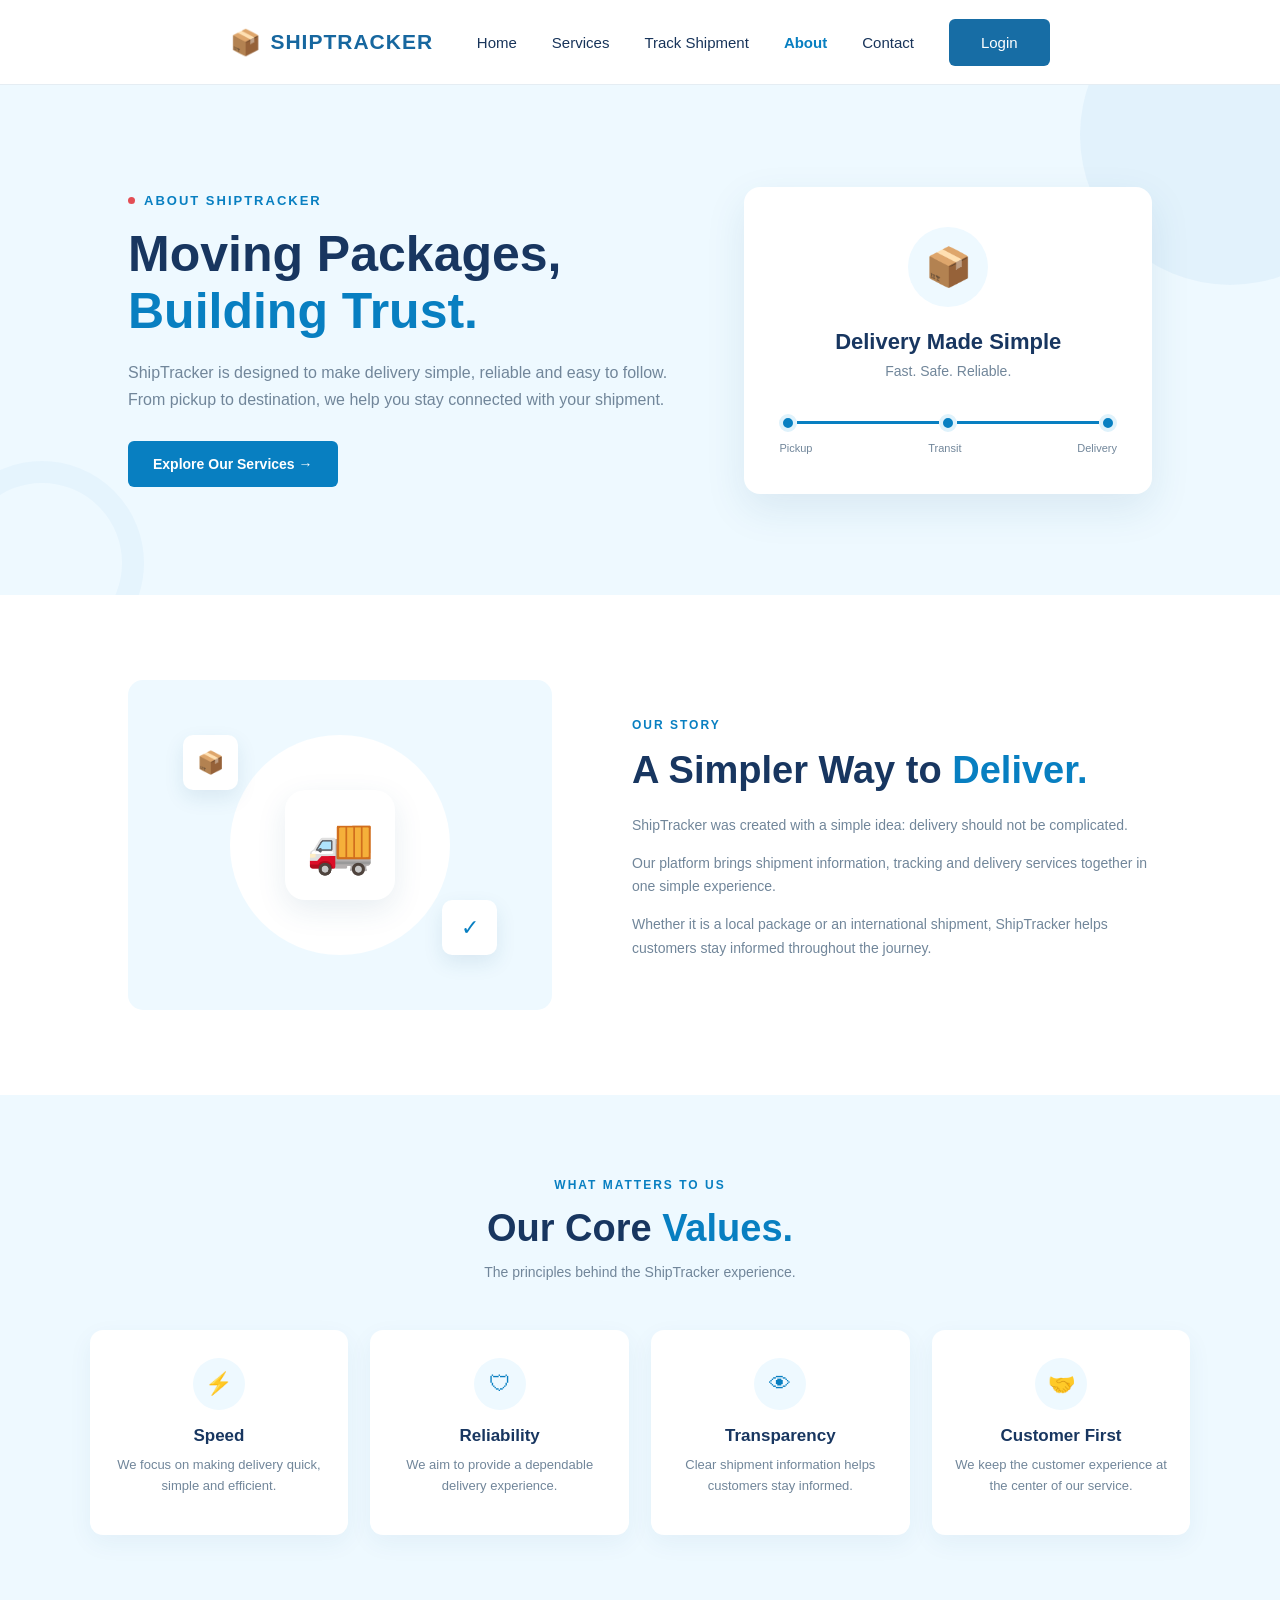
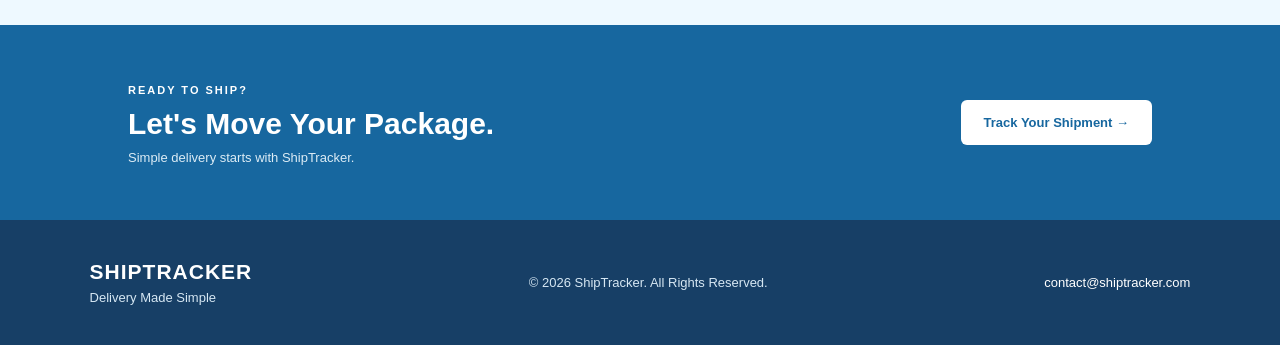
==== about.html @ 109dd280 "Add about page" ====
<!DOCTYPE html>
<html lang="en">

<head>
    <meta charset="UTF-8">
    <meta name="viewport" content="width=device-width, initial-scale=1.0">

    <title>About Us - ShipTracker</title>

    <link rel="stylesheet" href="about.css">
</head>

<body>

    <!-- ================= HEADER ================= -->

    <header>

        <div class="logo">
            <span class="logo-icon">📦</span>
            <span class="logo-text">SHIPTRACKER</span>
        </div>

        <nav class="nav-links">
            <a href="index.html">Home</a>
            <a href="services.html">Services</a>
            <a href="tracking.html">Track Shipment</a>
            <a href="about.html" class="active">About</a>
            <a href="contact.html">Contact</a>
            <a href="login.html" class="login-btn">Login</a>
        </nav>

    </header>


    <!-- ================= ABOUT HERO ================= -->

    <section class="about-hero">

        <div class="hero-content">

            <div class="hero-label">
                <span></span>
                ABOUT SHIPTRACKER
            </div>

            <h1>
                Moving Packages,
                <span>Building Trust.</span>
            </h1>

            <p>
                ShipTracker is designed to make delivery simple,
                reliable and easy to follow. From pickup to
                destination, we help you stay connected with
                your shipment.
            </p>

            <a href="services.html" class="hero-button">
                Explore Our Services →
            </a>

        </div>


        <!-- About Visual -->

        <div class="about-visual">

            <div class="visual-card">

                <div class="box-icon">
                    📦
                </div>

                <h3>
                    Delivery Made Simple
                </h3>

                <p>
                    Fast. Safe. Reliable.
                </p>

                <div class="mini-route">

                    <span class="route-dot"></span>

                    <span class="route-line"></span>

                    <span class="route-dot"></span>

                    <span class="route-line"></span>

                    <span class="route-dot"></span>

                </div>

                <div class="route-text">
                    <span>Pickup</span>
                    <span>Transit</span>
                    <span>Delivery</span>
                </div>

            </div>

        </div>

    </section>


    <!-- ================= OUR STORY ================= -->

    <section class="story">

        <div class="story-image">

            <div class="image-box">

                <div class="big-icon">
                    🚚
                </div>

                <div class="floating-box box-one">
                    📦
                </div>

                <div class="floating-box box-two">
                    ✓
                </div>

            </div>

        </div>


        <div class="story-content">

            <span class="section-label">
                OUR STORY
            </span>

            <h2>
                A Simpler Way to
                <span>Deliver.</span>
            </h2>

            <p>
                ShipTracker was created with a simple idea:
                delivery should not be complicated.
            </p>

            <p>
                Our platform brings shipment information,
                tracking and delivery services together in
                one simple experience.
            </p>

            <p>
                Whether it is a local package or an
                international shipment, ShipTracker helps
                customers stay informed throughout the journey.
            </p>

        </div>

    </section>


    <!-- ================= OUR VALUES ================= -->

    <section class="values">

        <div class="section-heading">

            <span>WHAT MATTERS TO US</span>

            <h2>
                Our Core
                <span>Values.</span>
            </h2>

            <p>
                The principles behind the ShipTracker experience.
            </p>

        </div>


        <div class="value-cards">

            <div class="value-card">

                <div class="value-icon">
                    ⚡
                </div>

                <h3>
                    Speed
                </h3>

                <p>
                    We focus on making delivery quick,
                    simple and efficient.
                </p>

            </div>


            <div class="value-card">

                <div class="value-icon">
                    🛡
                </div>

                <h3>
                    Reliability
                </h3>

                <p>
                    We aim to provide a dependable
                    delivery experience.
                </p>

            </div>


            <div class="value-card">

                <div class="value-icon">
                    👁
                </div>

                <h3>
                    Transparency
                </h3>

                <p>
                    Clear shipment information helps
                    customers stay informed.
                </p>

            </div>


            <div class="value-card">

                <div class="value-icon">
                    🤝
                </div>

                <h3>
                    Customer First
                </h3>

                <p>
                    We keep the customer experience
                    at the center of our service.
                </p>

            </div>

        </div>

    </section>


    <!-- ================= CTA ================= -->

    <section class="about-cta">

        <div>

            <span>
                READY TO SHIP?
            </span>

            <h2>
                Let's Move Your Package.
            </h2>

            <p>
                Simple delivery starts with ShipTracker.
            </p>

        </div>

        <a href="tracking.html">
            Track Your Shipment →
        </a>

    </section>


    <!-- ================= FOOTER ================= -->

    <footer>

        <div class="footer-logo">

            <h2>SHIPTRACKER</h2>

            <p>
                Delivery Made Simple
            </p>

        </div>


        <div class="copyright">
            © 2026 ShipTracker. All Rights Reserved.
        </div>


        <div class="footer-contact">
            contact@shiptracker.com
        </div>

    </footer>

</body>

</html>
---- about.css ----
/* =========================
   GENERAL
========================= */

* {
    margin: 0;
    padding: 0;
    box-sizing: border-box;
}

body {
    font-family: Arial, sans-serif;
    color: #17345f;
    background: white;
}


/* =========================
   HEADER
========================= */

header {
    height: 85px;

    padding: 0 18%;

    display: flex;
    align-items: center;
    justify-content: space-between;

    background: white;

    border-bottom: 1px solid #e5edf3;
}


/* Logo */

.logo {
    display: flex;
    align-items: center;
    gap: 9px;
}

.logo-icon {
    font-size: 25px;
}

.logo-text {
    color: #17679f;

    font-size: 21px;

    font-weight: bold;

    letter-spacing: 1px;
}


/* Navigation */

.nav-links {
    display: flex;
    align-items: center;

    gap: 35px;
}

.nav-links a {
    text-decoration: none;

    color: #18345a;

    font-size: 15px;

    transition: 0.3s;
}

.nav-links a:hover {
    color: #087fc1;
}

.nav-links a.active {
    color: #087fc1;

    font-weight: bold;
}


/* Login */

.login-btn {
    background: #176da5;

    color: white !important;

    padding: 15px 32px;

    border-radius: 6px;
}

.login-btn:hover {
    background: #087fc1;
}


/* =========================
   ABOUT HERO
========================= */

.about-hero {
    min-height: 510px;

    padding: 75px 10%;

    background: #eef9ff;

    display: flex;
    align-items: center;
    justify-content: space-between;

    gap: 70px;

    position: relative;

    overflow: hidden;
}


/* Decorative circles */

.about-hero::before {
    content: "";

    position: absolute;

    width: 300px;
    height: 300px;

    border-radius: 50%;

    background: rgba(8, 127, 193, 0.05);

    right: -100px;
    top: -100px;
}

.about-hero::after {
    content: "";

    position: absolute;

    width: 160px;
    height: 160px;

    border-radius: 50%;

    border: 22px solid rgba(8, 127, 193, 0.04);

    left: -60px;
    bottom: -70px;
}


/* Hero Content */

.hero-content {
    width: 55%;

    position: relative;

    z-index: 1;
}

.hero-label {
    display: flex;

    align-items: center;

    gap: 9px;

    color: #087fc1;

    font-size: 13px;

    font-weight: bold;

    letter-spacing: 2px;
}

.hero-label span {
    width: 7px;
    height: 7px;

    border-radius: 50%;

    background: #e34e55;
}

.hero-content h1 {
    color: #183660;

    font-size: 50px;

    line-height: 1.15;

    margin: 18px 0;
}

.hero-content h1 span {
    color: #087fc1;
}

.hero-content p {
    max-width: 550px;

    color: #71869a;

    font-size: 16px;

    line-height: 1.7;
}


/* Hero Button */

.hero-button {
    display: inline-block;

    margin-top: 28px;

    padding: 15px 25px;

    background: #087fc1;

    color: white;

    text-decoration: none;

    border-radius: 6px;

    font-size: 14px;

    font-weight: bold;

    transition: 0.3s;
}

.hero-button:hover {
    background: #17679f;

    transform: translateY(-2px);
}


/* =========================
   ABOUT VISUAL
========================= */

.about-visual {
    width: 420px;

    position: relative;

    z-index: 1;
}

.visual-card {
    background: white;

    border-radius: 16px;

    padding: 40px 35px;

    text-align: center;

    box-shadow: 0 15px 40px rgba(30, 90, 130, 0.10);
}

.box-icon {
    width: 80px;
    height: 80px;

    margin: 0 auto 22px;

    display: flex;
    align-items: center;
    justify-content: center;

    border-radius: 50%;

    background: #eef9ff;

    font-size: 38px;
}

.visual-card h3 {
    color: #183660;

    font-size: 22px;

    margin-bottom: 8px;
}

.visual-card > p {
    color: #71869a;

    font-size: 14px;
}


/* Route */

.mini-route {
    display: flex;

    align-items: center;

    margin-top: 35px;
}

.route-dot {
    width: 18px;
    height: 18px;

    border-radius: 50%;

    background: #087fc1;

    border: 4px solid #dff2fb;
}

.route-line {
    height: 3px;

    flex: 1;

    background: #087fc1;
}

.route-text {
    display: flex;

    justify-content: space-between;

    margin-top: 10px;

    color: #71869a;

    font-size: 11px;
}


/* =========================
   STORY
========================= */

.story {
    padding: 85px 10%;

    display: flex;

    align-items: center;

    justify-content: center;

    gap: 80px;
}


/* Story Image */

.story-image {
    width: 430px;
}

.image-box {
    height: 330px;

    background: #eef9ff;

    border-radius: 15px;

    display: flex;

    align-items: center;
    justify-content: center;

    position: relative;

    overflow: hidden;
}

.image-box::before {
    content: "";

    position: absolute;

    width: 220px;
    height: 220px;

    border-radius: 50%;

    background: white;
}

.big-icon {
    position: relative;

    z-index: 1;

    width: 110px;
    height: 110px;

    border-radius: 20px;

    background: white;

    display: flex;

    align-items: center;
    justify-content: center;

    font-size: 55px;

    box-shadow: 0 10px 30px rgba(30, 90, 130, 0.10);
}


/* Floating Icons */

.floating-box {
    position: absolute;

    width: 55px;
    height: 55px;

    border-radius: 10px;

    background: white;

    display: flex;

    align-items: center;
    justify-content: center;

    font-size: 22px;

    box-shadow: 0 8px 20px rgba(30, 90, 130, 0.10);
}

.box-one {
    top: 55px;
    left: 55px;
}

.box-two {
    bottom: 55px;
    right: 55px;

    color: #087fc1;
}


/* Story Content */

.story-content {
    max-width: 520px;
}

.section-label {
    color: #087fc1;

    font-size: 12px;

    font-weight: bold;

    letter-spacing: 2px;
}

.story-content h2 {
    color: #183660;

    font-size: 38px;

    line-height: 1.2;

    margin: 15px 0 20px;
}

.story-content h2 span {
    color: #087fc1;
}

.story-content p {
    color: #71869a;

    font-size: 14px;

    line-height: 1.7;

    margin-bottom: 14px;
}


/* =========================
   VALUES
========================= */

.values {
    padding: 80px 7% 90px;

    background: #eef9ff;
}

.section-heading {
    text-align: center;

    max-width: 650px;

    margin: 0 auto;
}

.section-heading > span {
    color: #087fc1;

    font-size: 12px;

    font-weight: bold;

    letter-spacing: 2px;
}

.section-heading h2 {
    color: #183660;

    font-size: 38px;

    margin: 14px 0;
}

.section-heading h2 span {
    color: #087fc1;
}

.section-heading p {
    color: #71869a;

    font-size: 14px;
}


/* Value Cards */

.value-cards {
    max-width: 1150px;

    margin: 50px auto 0;

    display: flex;

    justify-content: center;

    gap: 22px;
}

.value-card {
    width: 260px;

    min-height: 205px;

    padding: 28px 22px;

    background: white;

    border-radius: 13px;

    text-align: center;

    box-shadow: 0 8px 25px rgba(30, 90, 130, 0.06);

    transition: 0.3s;
}

.value-card:hover {
    transform: translateY(-7px);

    box-shadow: 0 15px 30px rgba(30, 90, 130, 0.10);
}

.value-icon {
    width: 52px;
    height: 52px;

    margin: 0 auto 16px;

    display: flex;

    align-items: center;
    justify-content: center;

    border-radius: 50%;

    background: #eef9ff;

    color: #087fc1;

    font-size: 22px;
}

.value-card h3 {
    color: #183660;

    font-size: 17px;

    margin-bottom: 9px;
}

.value-card p {
    color: #71869a;

    font-size: 13px;

    line-height: 1.6;
}


/* =========================
   CTA
========================= */

.about-cta {
    padding: 55px 10%;

    background: #17679f;

    color: white;

    display: flex;

    align-items: center;

    justify-content: space-between;

    gap: 30px;
}

.about-cta span {
    font-size: 11px;

    font-weight: bold;

    letter-spacing: 2px;
}

.about-cta h2 {
    font-size: 30px;

    margin: 9px 0;
}

.about-cta p {
    color: #dcecf5;

    font-size: 13px;
}

.about-cta a {
    padding: 15px 23px;

    background: white;

    color: #17679f;

    text-decoration: none;

    border-radius: 6px;

    font-size: 13px;

    font-weight: bold;

    white-space: nowrap;

    transition: 0.3s;
}

.about-cta a:hover {
    background: #eef9ff;

    transform: translateY(-2px);
}


/* =========================
   FOOTER
========================= */

footer {
    min-height: 125px;

    padding: 30px 7%;

    background: #173f66;

    color: white;

    display: flex;

    align-items: center;

    justify-content: space-between;
}

.footer-logo h2 {
    font-size: 21px;

    letter-spacing: 1px;

    margin-bottom: 6px;
}

.footer-logo p {
    color: #d6e7f3;

    font-size: 13px;
}

.copyright {
    color: #d6e7f3;

    font-size: 13px;
}

.footer-contact {
    color: white;

    font-size: 13px;
}


/* =========================
   RESPONSIVE
========================= */

@media (max-width: 1100px) {

    header {
        padding: 0 7%;
    }

    .nav-links {
        gap: 20px;
    }

    .about-hero {
        padding: 65px 7%;
    }

    .hero-content h1 {
        font-size: 44px;
    }

    .about-visual {
        width: 390px;
    }

    .story {
        padding: 70px 7%;
    }
}


@media (max-width: 850px) {

    header {
        height: auto;

        padding: 20px 7%;

        flex-direction: column;

        gap: 20px;
    }

    .nav-links {
        flex-wrap: wrap;

        justify-content: center;
    }


    .about-hero {
        flex-direction: column;

        text-align: center;

        padding: 65px 7%;
    }

    .hero-content {
        width: 100%;
    }

    .hero-label {
        justify-content: center;
    }

    .hero-content p {
        margin: auto;
    }

    .about-visual {
        width: 100%;

        max-width: 450px;
    }


    .story {
        flex-direction: column;

        gap: 45px;
    }

    .story-image {
        width: 100%;

        max-width: 450px;
    }

    .story-content {
        text-align: center;
    }


    .value-cards {
        flex-wrap: wrap;
    }


    .about-cta {
        flex-direction: column;

        text-align: center;
    }
}


@media (max-width: 600px) {

    .hero-content h1 {
        font-size: 36px;
    }

    .story-content h2 {
        font-size: 30px;
    }

    .section-heading h2 {
        font-size: 30px;
    }

    .image-box {
        height: 280px;
    }

    .about-cta h2 {
        font-size: 25px;
    }

    footer {
        flex-direction: column;

        gap: 20px;

        text-align: center;
    }
}
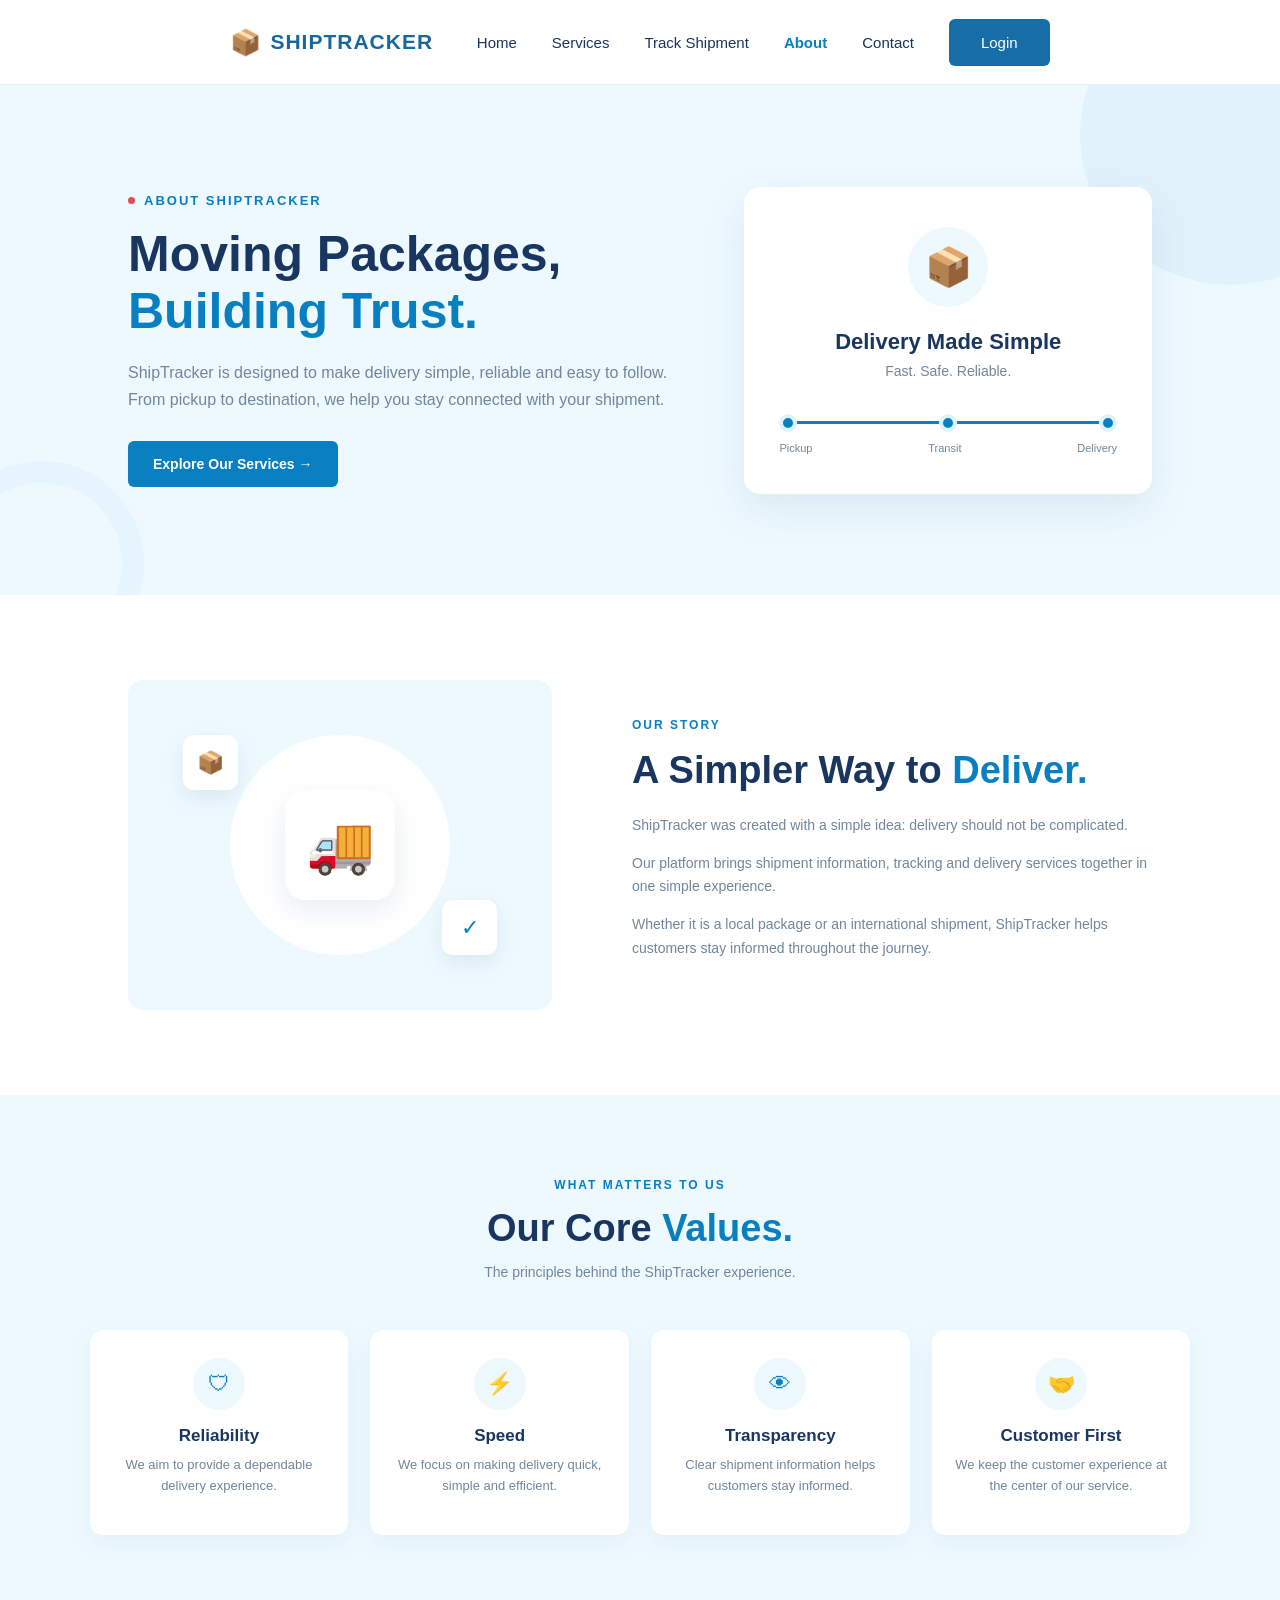
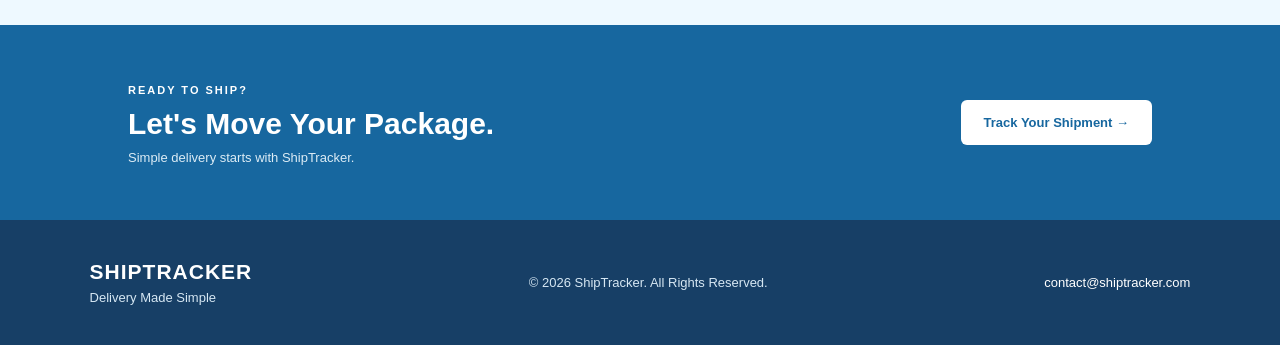
==== commit 061269d9: "[harshit] done for about" ====
--- a/about.html
+++ b/about.html
@@ -1,3 +1,4 @@
+
 <!DOCTYPE html>
 <html lang="en">
 
@@ -21,7 +22,12 @@
             <span class="logo-text">SHIPTRACKER</span>
         </div>
 
-        <nav class="nav-links">
+        <button class="menu-btn" id="menuBtn" type="button"
+            aria-label="Toggle navigation" aria-expanded="false">
+            ☰
+        </button>
+
+        <nav class="nav-links" id="navLinks">
             <a href="index.html">Home</a>
             <a href="services.html">Services</a>
             <a href="tracking.html">Track Shipment</a>
@@ -62,9 +68,6 @@
 
         </div>
 
-
-        <!-- About Visual -->
-
         <div class="about-visual">
 
             <div class="visual-card">
@@ -82,17 +85,11 @@
                 </p>
 
                 <div class="mini-route">
-
                     <span class="route-dot"></span>
-
                     <span class="route-line"></span>
-
                     <span class="route-dot"></span>
-
                     <span class="route-line"></span>
-
                     <span class="route-dot"></span>
-
                 </div>
 
                 <div class="route-text">
@@ -132,7 +129,6 @@
 
         </div>
 
-
         <div class="story-content">
 
             <span class="section-label">
@@ -185,8 +181,24 @@
 
         </div>
 
-
         <div class="value-cards">
+
+            <div class="value-card">
+
+                <div class="value-icon">
+                    🛡
+                </div>
+
+                <h3>
+                    Reliability
+                </h3>
+
+                <p>
+                    We aim to provide a dependable
+                    delivery experience.
+                </p>
+
+            </div>
 
             <div class="value-card">
 
@@ -205,25 +217,6 @@
 
             </div>
 
-
-            <div class="value-card">
-
-                <div class="value-icon">
-                    🛡
-                </div>
-
-                <h3>
-                    Reliability
-                </h3>
-
-                <p>
-                    We aim to provide a dependable
-                    delivery experience.
-                </p>
-
-            </div>
-
-
             <div class="value-card">
 
                 <div class="value-icon">
@@ -240,7 +233,6 @@
                 </p>
 
             </div>
-
 
             <div class="value-card">
 
@@ -305,18 +297,18 @@
 
         </div>
 
-
         <div class="copyright">
             © 2026 ShipTracker. All Rights Reserved.
         </div>
 
-
         <div class="footer-contact">
             contact@shiptracker.com
         </div>
 
     </footer>
 
+    <script src="shiptracker.js"></script>
+
 </body>
 
-</html>+</html>
--- a/about.css
+++ b/about.css
@@ -1,3 +1,4 @@
+
 /* =========================
    GENERAL
 ========================= */
@@ -21,7 +22,6 @@
 
 header {
     height: 85px;
-
     padding: 0 18%;
 
     display: flex;
@@ -29,10 +29,9 @@
     justify-content: space-between;
 
     background: white;
-
     border-bottom: 1px solid #e5edf3;
-}
-
+    position: relative;
+}
 
 /* Logo */
 
@@ -48,31 +47,38 @@
 
 .logo-text {
     color: #17679f;
-
     font-size: 21px;
-
     font-weight: bold;
-
     letter-spacing: 1px;
 }
 
 
+/* Hamburger Button */
+
+.menu-btn {
+    display: none;
+    background: transparent;
+    border: none;
+    color: #17679f;
+    font-size: 30px;
+    line-height: 1;
+    cursor: pointer;
+    padding: 5px;
+}
+
+
 /* Navigation */
 
 .nav-links {
     display: flex;
     align-items: center;
-
     gap: 35px;
 }
 
 .nav-links a {
     text-decoration: none;
-
     color: #18345a;
-
     font-size: 15px;
-
     transition: 0.3s;
 }
 
@@ -82,7 +88,6 @@
 
 .nav-links a.active {
     color: #087fc1;
-
     font-weight: bold;
 }
 
@@ -91,11 +96,8 @@
 
 .login-btn {
     background: #176da5;
-
     color: white !important;
-
     padding: 15px 32px;
-
     border-radius: 6px;
 }
 
@@ -110,7 +112,6 @@
 
 .about-hero {
     min-height: 510px;
-
     padding: 75px 10%;
 
     background: #eef9ff;
@@ -118,11 +119,9 @@
     display: flex;
     align-items: center;
     justify-content: space-between;
-
     gap: 70px;
 
     position: relative;
-
     overflow: hidden;
 }
 
@@ -131,14 +130,12 @@
 
 .about-hero::before {
     content: "";
-
     position: absolute;
 
     width: 300px;
     height: 300px;
 
     border-radius: 50%;
-
     background: rgba(8, 127, 193, 0.05);
 
     right: -100px;
@@ -147,14 +144,12 @@
 
 .about-hero::after {
     content: "";
-
     position: absolute;
 
     width: 160px;
     height: 160px;
 
     border-radius: 50%;
-
     border: 22px solid rgba(8, 127, 193, 0.04);
 
     left: -60px;
@@ -166,44 +161,32 @@
 
 .hero-content {
     width: 55%;
-
     position: relative;
-
     z-index: 1;
 }
 
 .hero-label {
     display: flex;
-
-    align-items: center;
-
+    align-items: center;
     gap: 9px;
 
     color: #087fc1;
-
     font-size: 13px;
-
     font-weight: bold;
-
     letter-spacing: 2px;
 }
 
 .hero-label span {
     width: 7px;
     height: 7px;
-
     border-radius: 50%;
-
     background: #e34e55;
 }
 
 .hero-content h1 {
     color: #183660;
-
     font-size: 50px;
-
     line-height: 1.15;
-
     margin: 18px 0;
 }
 
@@ -213,11 +196,8 @@
 
 .hero-content p {
     max-width: 550px;
-
     color: #71869a;
-
     font-size: 16px;
-
     line-height: 1.7;
 }
 
@@ -228,19 +208,14 @@
     display: inline-block;
 
     margin-top: 28px;
-
     padding: 15px 25px;
 
     background: #087fc1;
-
     color: white;
-
     text-decoration: none;
 
     border-radius: 6px;
-
     font-size: 14px;
-
     font-weight: bold;
 
     transition: 0.3s;
@@ -248,7 +223,6 @@
 
 .hero-button:hover {
     background: #17679f;
-
     transform: translateY(-2px);
 }
 
@@ -259,19 +233,14 @@
 
 .about-visual {
     width: 420px;
-
     position: relative;
-
     z-index: 1;
 }
 
 .visual-card {
     background: white;
-
     border-radius: 16px;
-
     padding: 40px 35px;
-
     text-align: center;
 
     box-shadow: 0 15px 40px rgba(30, 90, 130, 0.10);
@@ -288,23 +257,18 @@
     justify-content: center;
 
     border-radius: 50%;
-
     background: #eef9ff;
-
     font-size: 38px;
 }
 
 .visual-card h3 {
     color: #183660;
-
     font-size: 22px;
-
     margin-bottom: 8px;
 }
 
 .visual-card > p {
     color: #71869a;
-
     font-size: 14px;
 }
 
@@ -313,9 +277,7 @@
 
 .mini-route {
     display: flex;
-
-    align-items: center;
-
+    align-items: center;
     margin-top: 35px;
 }
 
@@ -324,29 +286,23 @@
     height: 18px;
 
     border-radius: 50%;
-
     background: #087fc1;
-
     border: 4px solid #dff2fb;
 }
 
 .route-line {
     height: 3px;
-
     flex: 1;
-
     background: #087fc1;
 }
 
 .route-text {
     display: flex;
-
     justify-content: space-between;
 
     margin-top: 10px;
 
     color: #71869a;
-
     font-size: 11px;
 }
 
@@ -359,11 +315,8 @@
     padding: 85px 10%;
 
     display: flex;
-
-    align-items: center;
-
+    align-items: center;
     justify-content: center;
-
     gap: 80px;
 }
 
@@ -378,46 +331,38 @@
     height: 330px;
 
     background: #eef9ff;
-
     border-radius: 15px;
 
     display: flex;
-
     align-items: center;
     justify-content: center;
 
     position: relative;
-
     overflow: hidden;
 }
 
 .image-box::before {
     content: "";
-
     position: absolute;
 
     width: 220px;
     height: 220px;
 
     border-radius: 50%;
-
     background: white;
 }
 
 .big-icon {
     position: relative;
-
     z-index: 1;
 
     width: 110px;
     height: 110px;
 
     border-radius: 20px;
-
     background: white;
 
     display: flex;
-
     align-items: center;
     justify-content: center;
 
@@ -436,11 +381,9 @@
     height: 55px;
 
     border-radius: 10px;
-
     background: white;
 
     display: flex;
-
     align-items: center;
     justify-content: center;
 
@@ -457,7 +400,6 @@
 .box-two {
     bottom: 55px;
     right: 55px;
-
     color: #087fc1;
 }
 
@@ -470,21 +412,15 @@
 
 .section-label {
     color: #087fc1;
-
     font-size: 12px;
-
     font-weight: bold;
-
     letter-spacing: 2px;
 }
 
 .story-content h2 {
     color: #183660;
-
     font-size: 38px;
-
     line-height: 1.2;
-
     margin: 15px 0 20px;
 }
 
@@ -494,11 +430,8 @@
 
 .story-content p {
     color: #71869a;
-
     font-size: 14px;
-
     line-height: 1.7;
-
     margin-bottom: 14px;
 }
 
@@ -509,33 +442,25 @@
 
 .values {
     padding: 80px 7% 90px;
-
     background: #eef9ff;
 }
 
 .section-heading {
     text-align: center;
-
     max-width: 650px;
-
     margin: 0 auto;
 }
 
 .section-heading > span {
     color: #087fc1;
-
     font-size: 12px;
-
     font-weight: bold;
-
     letter-spacing: 2px;
 }
 
 .section-heading h2 {
     color: #183660;
-
     font-size: 38px;
-
     margin: 14px 0;
 }
 
@@ -545,7 +470,6 @@
 
 .section-heading p {
     color: #71869a;
-
     font-size: 14px;
 }
 
@@ -554,27 +478,21 @@
 
 .value-cards {
     max-width: 1150px;
-
     margin: 50px auto 0;
 
     display: flex;
-
     justify-content: center;
-
     gap: 22px;
 }
 
 .value-card {
     width: 260px;
-
     min-height: 205px;
 
     padding: 28px 22px;
 
     background: white;
-
     border-radius: 13px;
-
     text-align: center;
 
     box-shadow: 0 8px 25px rgba(30, 90, 130, 0.06);
@@ -584,7 +502,6 @@
 
 .value-card:hover {
     transform: translateY(-7px);
-
     box-shadow: 0 15px 30px rgba(30, 90, 130, 0.10);
 }
 
@@ -595,32 +512,24 @@
     margin: 0 auto 16px;
 
     display: flex;
-
     align-items: center;
     justify-content: center;
 
     border-radius: 50%;
-
     background: #eef9ff;
-
-    color: #087fc1;
-
+    color: #087fc1;
     font-size: 22px;
 }
 
 .value-card h3 {
     color: #183660;
-
     font-size: 17px;
-
     margin-bottom: 9px;
 }
 
 .value-card p {
     color: #71869a;
-
     font-size: 13px;
-
     line-height: 1.6;
 }
 
@@ -633,35 +542,27 @@
     padding: 55px 10%;
 
     background: #17679f;
-
     color: white;
 
     display: flex;
-
-    align-items: center;
-
+    align-items: center;
     justify-content: space-between;
-
     gap: 30px;
 }
 
 .about-cta span {
     font-size: 11px;
-
     font-weight: bold;
-
     letter-spacing: 2px;
 }
 
 .about-cta h2 {
     font-size: 30px;
-
     margin: 9px 0;
 }
 
 .about-cta p {
     color: #dcecf5;
-
     font-size: 13px;
 }
 
@@ -669,17 +570,12 @@
     padding: 15px 23px;
 
     background: white;
-
     color: #17679f;
-
     text-decoration: none;
 
     border-radius: 6px;
-
     font-size: 13px;
-
     font-weight: bold;
-
     white-space: nowrap;
 
     transition: 0.3s;
@@ -687,7 +583,6 @@
 
 .about-cta a:hover {
     background: #eef9ff;
-
     transform: translateY(-2px);
 }
 
@@ -698,49 +593,40 @@
 
 footer {
     min-height: 125px;
-
     padding: 30px 7%;
 
     background: #173f66;
-
     color: white;
 
     display: flex;
-
-    align-items: center;
-
+    align-items: center;
     justify-content: space-between;
 }
 
 .footer-logo h2 {
     font-size: 21px;
-
     letter-spacing: 1px;
-
     margin-bottom: 6px;
 }
 
 .footer-logo p {
     color: #d6e7f3;
-
     font-size: 13px;
 }
 
 .copyright {
     color: #d6e7f3;
-
     font-size: 13px;
 }
 
 .footer-contact {
     color: white;
-
     font-size: 13px;
 }
 
 
 /* =========================
-   RESPONSIVE
+   TABLET RESPONSIVE
 ========================= */
 
 @media (max-width: 1100px) {
@@ -771,30 +657,59 @@
 }
 
 
-@media (max-width: 850px) {
+/* =========================
+   HAMBURGER MENU
+   Visible at 900px and below
+========================= */
+
+@media (max-width: 900px) {
 
     header {
         height: auto;
-
-        padding: 20px 7%;
+        min-height: 75px;
+
+        padding: 15px 7%;
+
+        flex-direction: row;
+        flex-wrap: wrap;
+        justify-content: space-between;
+
+        gap: 15px;
+    }
+
+    .menu-btn {
+        display: block;
+    }
+
+    .nav-links {
+        display: none;
+
+        width: 100%;
 
         flex-direction: column;
+        align-items: center;
+        justify-content: center;
 
         gap: 20px;
-    }
-
-    .nav-links {
-        flex-wrap: wrap;
-
-        justify-content: center;
-    }
-
+
+        padding: 15px 0 5px;
+    }
+
+    .nav-links.show {
+        display: flex;
+    }
+}
+
+
+/* =========================
+   PAGE RESPONSIVE LAYOUT
+========================= */
+
+@media (max-width: 850px) {
 
     .about-hero {
         flex-direction: column;
-
         text-align: center;
-
         padding: 65px 7%;
     }
 
@@ -812,20 +727,16 @@
 
     .about-visual {
         width: 100%;
-
         max-width: 450px;
     }
-
 
     .story {
         flex-direction: column;
-
         gap: 45px;
     }
 
     .story-image {
         width: 100%;
-
         max-width: 450px;
     }
 
@@ -833,19 +744,20 @@
         text-align: center;
     }
 
-
     .value-cards {
         flex-wrap: wrap;
     }
 
-
     .about-cta {
         flex-direction: column;
-
         text-align: center;
     }
 }
 
+
+/* =========================
+   MOBILE RESPONSIVE
+========================= */
 
 @media (max-width: 600px) {
 
@@ -871,9 +783,7 @@
 
     footer {
         flex-direction: column;
-
         gap: 20px;
-
         text-align: center;
     }
-}+}
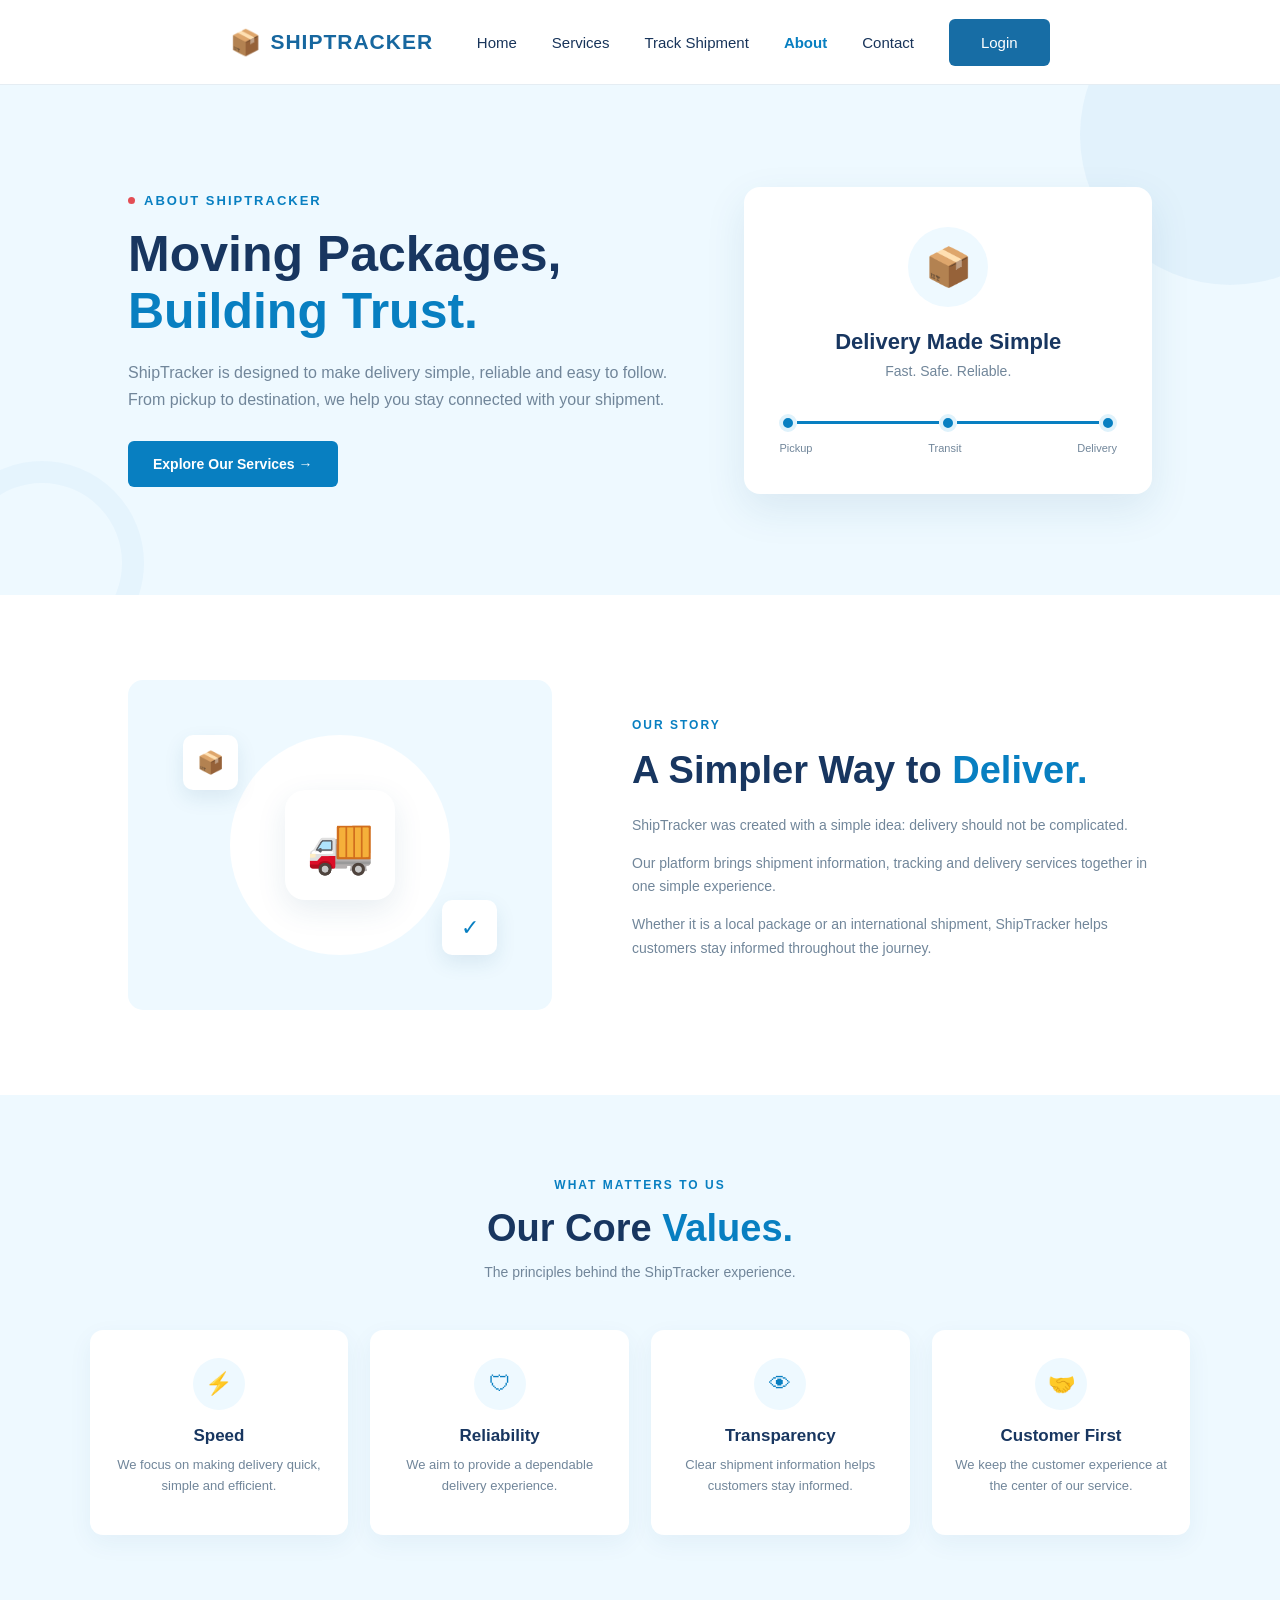
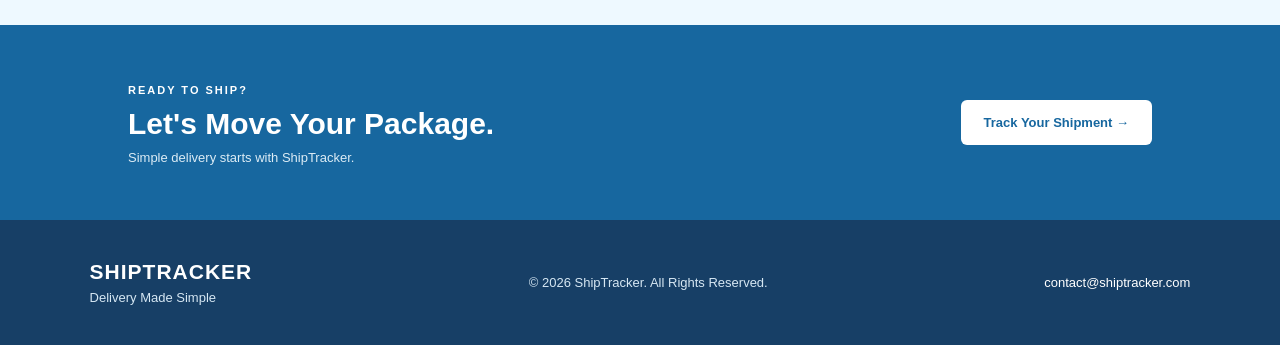
==== commit b31b73ee: "Merge pull request #8 from harshitasharma2709/dev Dev" ====
--- a/about.html
+++ b/about.html
@@ -1,4 +1,3 @@
-
 <!DOCTYPE html>
 <html lang="en">
 
@@ -22,12 +21,7 @@
             <span class="logo-text">SHIPTRACKER</span>
         </div>
 
-        <button class="menu-btn" id="menuBtn" type="button"
-            aria-label="Toggle navigation" aria-expanded="false">
-            ☰
-        </button>
-
-        <nav class="nav-links" id="navLinks">
+        <nav class="nav-links">
             <a href="index.html">Home</a>
             <a href="services.html">Services</a>
             <a href="tracking.html">Track Shipment</a>
@@ -68,6 +62,9 @@
 
         </div>
 
+
+        <!-- About Visual -->
+
         <div class="about-visual">
 
             <div class="visual-card">
@@ -85,11 +82,17 @@
                 </p>
 
                 <div class="mini-route">
+
                     <span class="route-dot"></span>
+
                     <span class="route-line"></span>
+
                     <span class="route-dot"></span>
+
                     <span class="route-line"></span>
+
                     <span class="route-dot"></span>
+
                 </div>
 
                 <div class="route-text">
@@ -129,6 +132,7 @@
 
         </div>
 
+
         <div class="story-content">
 
             <span class="section-label">
@@ -181,7 +185,26 @@
 
         </div>
 
+
         <div class="value-cards">
+
+            <div class="value-card">
+
+                <div class="value-icon">
+                    ⚡
+                </div>
+
+                <h3>
+                    Speed
+                </h3>
+
+                <p>
+                    We focus on making delivery quick,
+                    simple and efficient.
+                </p>
+
+            </div>
+
 
             <div class="value-card">
 
@@ -200,22 +223,6 @@
 
             </div>
 
-            <div class="value-card">
-
-                <div class="value-icon">
-                    ⚡
-                </div>
-
-                <h3>
-                    Speed
-                </h3>
-
-                <p>
-                    We focus on making delivery quick,
-                    simple and efficient.
-                </p>
-
-            </div>
 
             <div class="value-card">
 
@@ -233,6 +240,7 @@
                 </p>
 
             </div>
+
 
             <div class="value-card">
 
@@ -297,18 +305,18 @@
 
         </div>
 
+
         <div class="copyright">
             © 2026 ShipTracker. All Rights Reserved.
         </div>
 
+
         <div class="footer-contact">
             contact@shiptracker.com
         </div>
 
     </footer>
 
-    <script src="shiptracker.js"></script>
-
 </body>
 
-</html>
+</html>
--- a/about.css
+++ b/about.css
@@ -1,4 +1,3 @@
-
 /* =========================
    GENERAL
 ========================= */
@@ -22,6 +21,7 @@
 
 header {
     height: 85px;
+
     padding: 0 18%;
 
     display: flex;
@@ -29,9 +29,10 @@
     justify-content: space-between;
 
     background: white;
+
     border-bottom: 1px solid #e5edf3;
-    position: relative;
-}
+}
+
 
 /* Logo */
 
@@ -47,38 +48,31 @@
 
 .logo-text {
     color: #17679f;
+
     font-size: 21px;
+
     font-weight: bold;
+
     letter-spacing: 1px;
 }
 
 
-/* Hamburger Button */
-
-.menu-btn {
-    display: none;
-    background: transparent;
-    border: none;
-    color: #17679f;
-    font-size: 30px;
-    line-height: 1;
-    cursor: pointer;
-    padding: 5px;
-}
-
-
 /* Navigation */
 
 .nav-links {
     display: flex;
     align-items: center;
+
     gap: 35px;
 }
 
 .nav-links a {
     text-decoration: none;
+
     color: #18345a;
+
     font-size: 15px;
+
     transition: 0.3s;
 }
 
@@ -88,6 +82,7 @@
 
 .nav-links a.active {
     color: #087fc1;
+
     font-weight: bold;
 }
 
@@ -96,8 +91,11 @@
 
 .login-btn {
     background: #176da5;
+
     color: white !important;
+
     padding: 15px 32px;
+
     border-radius: 6px;
 }
 
@@ -112,6 +110,7 @@
 
 .about-hero {
     min-height: 510px;
+
     padding: 75px 10%;
 
     background: #eef9ff;
@@ -119,9 +118,11 @@
     display: flex;
     align-items: center;
     justify-content: space-between;
+
     gap: 70px;
 
     position: relative;
+
     overflow: hidden;
 }
 
@@ -130,12 +131,14 @@
 
 .about-hero::before {
     content: "";
+
     position: absolute;
 
     width: 300px;
     height: 300px;
 
     border-radius: 50%;
+
     background: rgba(8, 127, 193, 0.05);
 
     right: -100px;
@@ -144,12 +147,14 @@
 
 .about-hero::after {
     content: "";
+
     position: absolute;
 
     width: 160px;
     height: 160px;
 
     border-radius: 50%;
+
     border: 22px solid rgba(8, 127, 193, 0.04);
 
     left: -60px;
@@ -161,32 +166,44 @@
 
 .hero-content {
     width: 55%;
+
     position: relative;
+
     z-index: 1;
 }
 
 .hero-label {
     display: flex;
-    align-items: center;
+
+    align-items: center;
+
     gap: 9px;
 
     color: #087fc1;
+
     font-size: 13px;
+
     font-weight: bold;
+
     letter-spacing: 2px;
 }
 
 .hero-label span {
     width: 7px;
     height: 7px;
+
     border-radius: 50%;
+
     background: #e34e55;
 }
 
 .hero-content h1 {
     color: #183660;
+
     font-size: 50px;
+
     line-height: 1.15;
+
     margin: 18px 0;
 }
 
@@ -196,8 +213,11 @@
 
 .hero-content p {
     max-width: 550px;
+
     color: #71869a;
+
     font-size: 16px;
+
     line-height: 1.7;
 }
 
@@ -208,14 +228,19 @@
     display: inline-block;
 
     margin-top: 28px;
+
     padding: 15px 25px;
 
     background: #087fc1;
+
     color: white;
+
     text-decoration: none;
 
     border-radius: 6px;
+
     font-size: 14px;
+
     font-weight: bold;
 
     transition: 0.3s;
@@ -223,6 +248,7 @@
 
 .hero-button:hover {
     background: #17679f;
+
     transform: translateY(-2px);
 }
 
@@ -233,14 +259,19 @@
 
 .about-visual {
     width: 420px;
+
     position: relative;
+
     z-index: 1;
 }
 
 .visual-card {
     background: white;
+
     border-radius: 16px;
+
     padding: 40px 35px;
+
     text-align: center;
 
     box-shadow: 0 15px 40px rgba(30, 90, 130, 0.10);
@@ -257,18 +288,23 @@
     justify-content: center;
 
     border-radius: 50%;
+
     background: #eef9ff;
+
     font-size: 38px;
 }
 
 .visual-card h3 {
     color: #183660;
+
     font-size: 22px;
+
     margin-bottom: 8px;
 }
 
 .visual-card > p {
     color: #71869a;
+
     font-size: 14px;
 }
 
@@ -277,7 +313,9 @@
 
 .mini-route {
     display: flex;
-    align-items: center;
+
+    align-items: center;
+
     margin-top: 35px;
 }
 
@@ -286,23 +324,29 @@
     height: 18px;
 
     border-radius: 50%;
+
     background: #087fc1;
+
     border: 4px solid #dff2fb;
 }
 
 .route-line {
     height: 3px;
+
     flex: 1;
+
     background: #087fc1;
 }
 
 .route-text {
     display: flex;
+
     justify-content: space-between;
 
     margin-top: 10px;
 
     color: #71869a;
+
     font-size: 11px;
 }
 
@@ -315,8 +359,11 @@
     padding: 85px 10%;
 
     display: flex;
-    align-items: center;
+
+    align-items: center;
+
     justify-content: center;
+
     gap: 80px;
 }
 
@@ -331,38 +378,46 @@
     height: 330px;
 
     background: #eef9ff;
+
     border-radius: 15px;
 
     display: flex;
+
     align-items: center;
     justify-content: center;
 
     position: relative;
+
     overflow: hidden;
 }
 
 .image-box::before {
     content: "";
+
     position: absolute;
 
     width: 220px;
     height: 220px;
 
     border-radius: 50%;
+
     background: white;
 }
 
 .big-icon {
     position: relative;
+
     z-index: 1;
 
     width: 110px;
     height: 110px;
 
     border-radius: 20px;
+
     background: white;
 
     display: flex;
+
     align-items: center;
     justify-content: center;
 
@@ -381,9 +436,11 @@
     height: 55px;
 
     border-radius: 10px;
+
     background: white;
 
     display: flex;
+
     align-items: center;
     justify-content: center;
 
@@ -400,6 +457,7 @@
 .box-two {
     bottom: 55px;
     right: 55px;
+
     color: #087fc1;
 }
 
@@ -412,15 +470,21 @@
 
 .section-label {
     color: #087fc1;
+
     font-size: 12px;
+
     font-weight: bold;
+
     letter-spacing: 2px;
 }
 
 .story-content h2 {
     color: #183660;
+
     font-size: 38px;
+
     line-height: 1.2;
+
     margin: 15px 0 20px;
 }
 
@@ -430,8 +494,11 @@
 
 .story-content p {
     color: #71869a;
+
     font-size: 14px;
+
     line-height: 1.7;
+
     margin-bottom: 14px;
 }
 
@@ -442,25 +509,33 @@
 
 .values {
     padding: 80px 7% 90px;
+
     background: #eef9ff;
 }
 
 .section-heading {
     text-align: center;
+
     max-width: 650px;
+
     margin: 0 auto;
 }
 
 .section-heading > span {
     color: #087fc1;
+
     font-size: 12px;
+
     font-weight: bold;
+
     letter-spacing: 2px;
 }
 
 .section-heading h2 {
     color: #183660;
+
     font-size: 38px;
+
     margin: 14px 0;
 }
 
@@ -470,6 +545,7 @@
 
 .section-heading p {
     color: #71869a;
+
     font-size: 14px;
 }
 
@@ -478,21 +554,27 @@
 
 .value-cards {
     max-width: 1150px;
+
     margin: 50px auto 0;
 
     display: flex;
+
     justify-content: center;
+
     gap: 22px;
 }
 
 .value-card {
     width: 260px;
+
     min-height: 205px;
 
     padding: 28px 22px;
 
     background: white;
+
     border-radius: 13px;
+
     text-align: center;
 
     box-shadow: 0 8px 25px rgba(30, 90, 130, 0.06);
@@ -502,6 +584,7 @@
 
 .value-card:hover {
     transform: translateY(-7px);
+
     box-shadow: 0 15px 30px rgba(30, 90, 130, 0.10);
 }
 
@@ -512,24 +595,32 @@
     margin: 0 auto 16px;
 
     display: flex;
+
     align-items: center;
     justify-content: center;
 
     border-radius: 50%;
+
     background: #eef9ff;
-    color: #087fc1;
+
+    color: #087fc1;
+
     font-size: 22px;
 }
 
 .value-card h3 {
     color: #183660;
+
     font-size: 17px;
+
     margin-bottom: 9px;
 }
 
 .value-card p {
     color: #71869a;
+
     font-size: 13px;
+
     line-height: 1.6;
 }
 
@@ -542,27 +633,35 @@
     padding: 55px 10%;
 
     background: #17679f;
+
     color: white;
 
     display: flex;
-    align-items: center;
+
+    align-items: center;
+
     justify-content: space-between;
+
     gap: 30px;
 }
 
 .about-cta span {
     font-size: 11px;
+
     font-weight: bold;
+
     letter-spacing: 2px;
 }
 
 .about-cta h2 {
     font-size: 30px;
+
     margin: 9px 0;
 }
 
 .about-cta p {
     color: #dcecf5;
+
     font-size: 13px;
 }
 
@@ -570,12 +669,17 @@
     padding: 15px 23px;
 
     background: white;
+
     color: #17679f;
+
     text-decoration: none;
 
     border-radius: 6px;
+
     font-size: 13px;
+
     font-weight: bold;
+
     white-space: nowrap;
 
     transition: 0.3s;
@@ -583,6 +687,7 @@
 
 .about-cta a:hover {
     background: #eef9ff;
+
     transform: translateY(-2px);
 }
 
@@ -593,40 +698,49 @@
 
 footer {
     min-height: 125px;
+
     padding: 30px 7%;
 
     background: #173f66;
+
     color: white;
 
     display: flex;
-    align-items: center;
+
+    align-items: center;
+
     justify-content: space-between;
 }
 
 .footer-logo h2 {
     font-size: 21px;
+
     letter-spacing: 1px;
+
     margin-bottom: 6px;
 }
 
 .footer-logo p {
     color: #d6e7f3;
+
     font-size: 13px;
 }
 
 .copyright {
     color: #d6e7f3;
+
     font-size: 13px;
 }
 
 .footer-contact {
     color: white;
+
     font-size: 13px;
 }
 
 
 /* =========================
-   TABLET RESPONSIVE
+   RESPONSIVE
 ========================= */
 
 @media (max-width: 1100px) {
@@ -657,59 +771,30 @@
 }
 
 
-/* =========================
-   HAMBURGER MENU
-   Visible at 900px and below
-========================= */
-
-@media (max-width: 900px) {
+@media (max-width: 850px) {
 
     header {
         height: auto;
-        min-height: 75px;
-
-        padding: 15px 7%;
-
-        flex-direction: row;
+
+        padding: 20px 7%;
+
+        flex-direction: column;
+
+        gap: 20px;
+    }
+
+    .nav-links {
         flex-wrap: wrap;
-        justify-content: space-between;
-
-        gap: 15px;
-    }
-
-    .menu-btn {
-        display: block;
-    }
-
-    .nav-links {
-        display: none;
-
-        width: 100%;
-
-        flex-direction: column;
-        align-items: center;
+
         justify-content: center;
-
-        gap: 20px;
-
-        padding: 15px 0 5px;
-    }
-
-    .nav-links.show {
-        display: flex;
-    }
-}
-
-
-/* =========================
-   PAGE RESPONSIVE LAYOUT
-========================= */
-
-@media (max-width: 850px) {
+    }
+
 
     .about-hero {
         flex-direction: column;
+
         text-align: center;
+
         padding: 65px 7%;
     }
 
@@ -727,16 +812,20 @@
 
     .about-visual {
         width: 100%;
+
         max-width: 450px;
     }
+
 
     .story {
         flex-direction: column;
+
         gap: 45px;
     }
 
     .story-image {
         width: 100%;
+
         max-width: 450px;
     }
 
@@ -744,20 +833,19 @@
         text-align: center;
     }
 
+
     .value-cards {
         flex-wrap: wrap;
     }
 
+
     .about-cta {
         flex-direction: column;
+
         text-align: center;
     }
 }
 
-
-/* =========================
-   MOBILE RESPONSIVE
-========================= */
 
 @media (max-width: 600px) {
 
@@ -783,7 +871,9 @@
 
     footer {
         flex-direction: column;
+
         gap: 20px;
+
         text-align: center;
     }
-}
+}
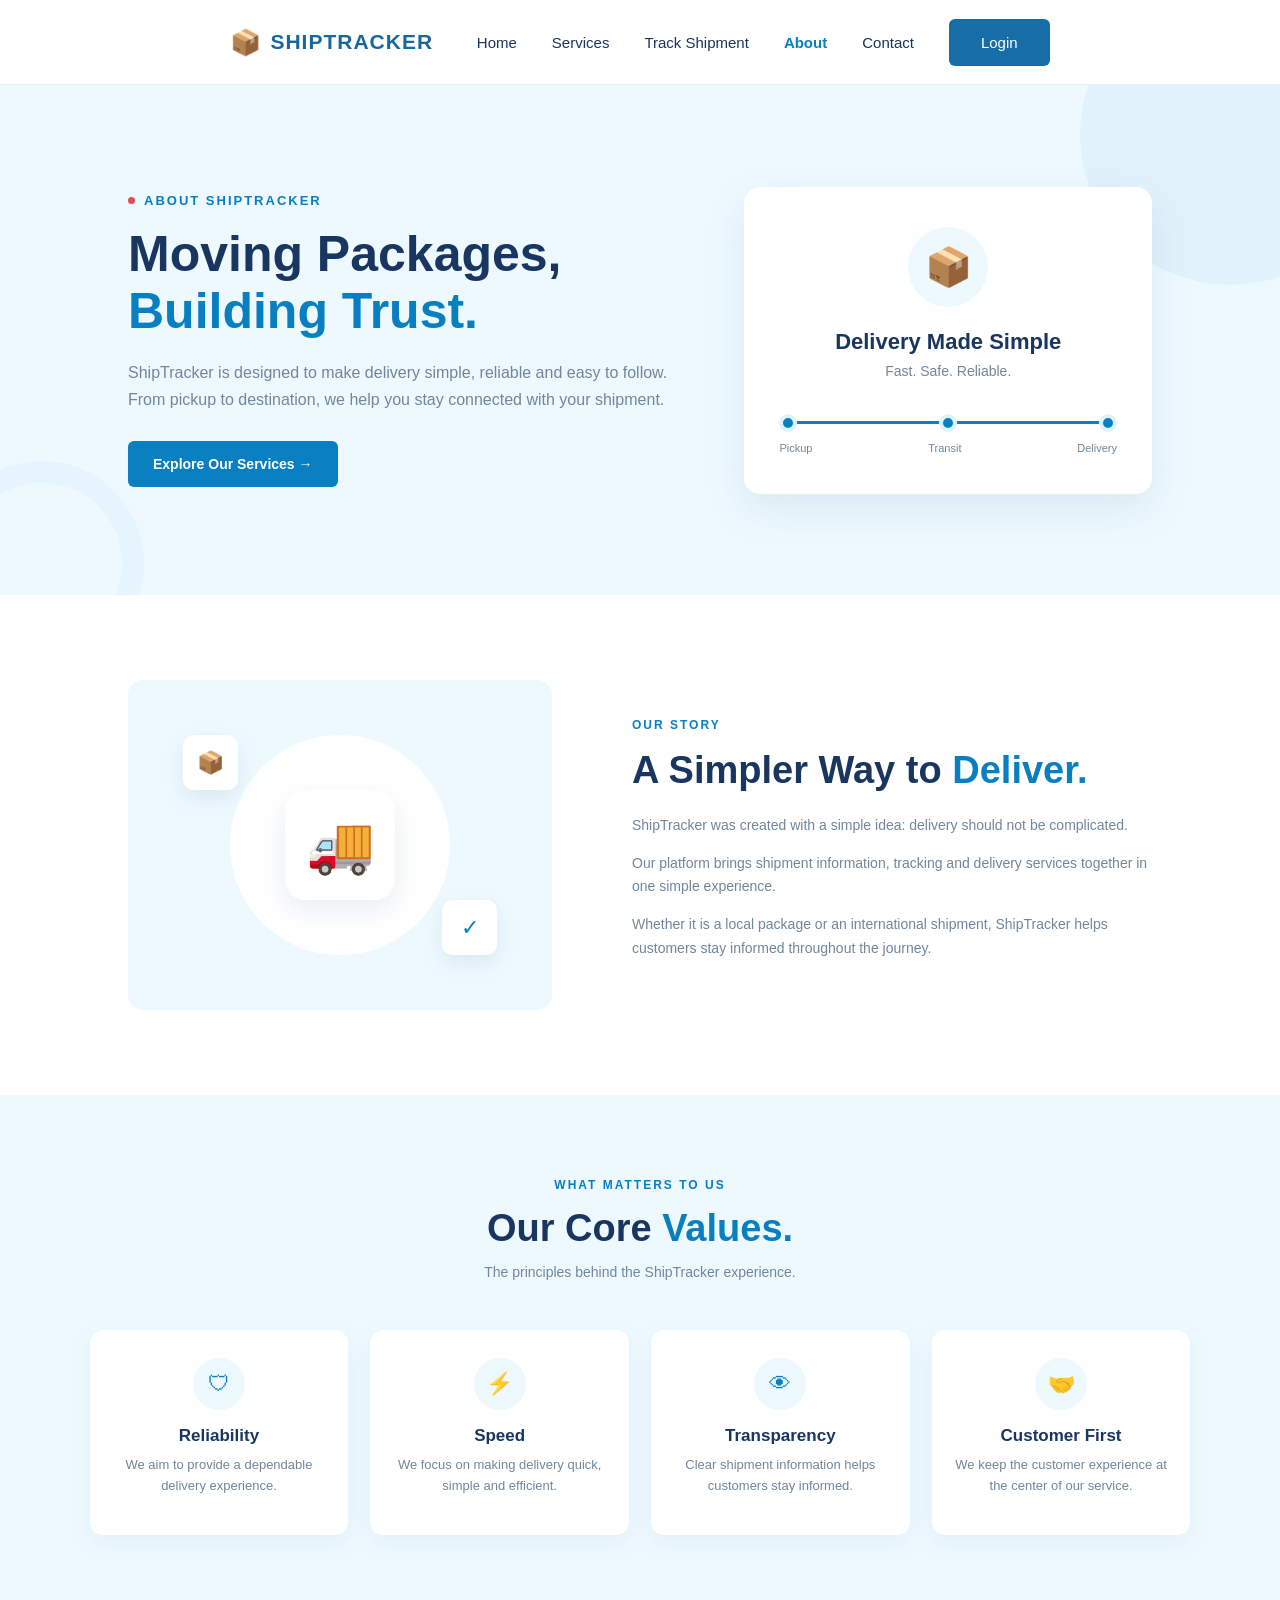
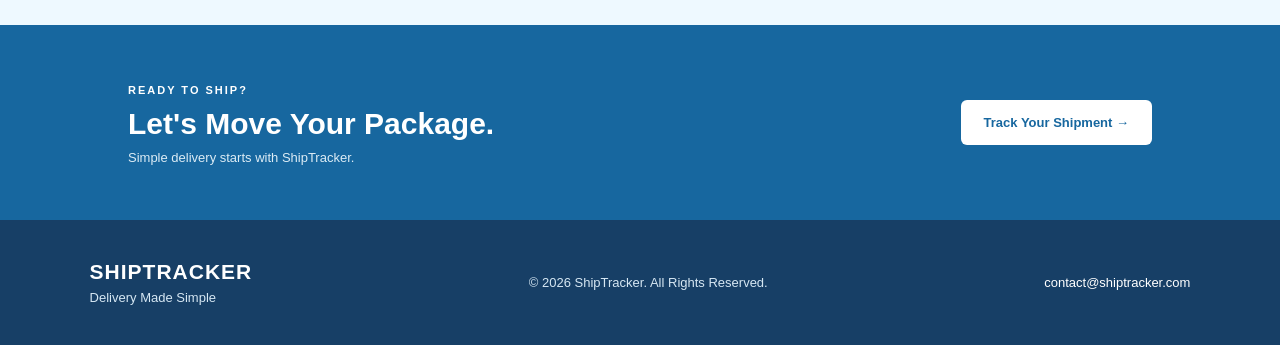
==== commit 5f12d765: "Merge pull request #16 from harshitasharma2709/feature/about/harshit [harshit] done for about" ====
--- a/about.html
+++ b/about.html
@@ -1,3 +1,4 @@
+
 <!DOCTYPE html>
 <html lang="en">
 
@@ -21,7 +22,12 @@
             <span class="logo-text">SHIPTRACKER</span>
         </div>
 
-        <nav class="nav-links">
+        <button class="menu-btn" id="menuBtn" type="button"
+            aria-label="Toggle navigation" aria-expanded="false">
+            ☰
+        </button>
+
+        <nav class="nav-links" id="navLinks">
             <a href="index.html">Home</a>
             <a href="services.html">Services</a>
             <a href="tracking.html">Track Shipment</a>
@@ -62,9 +68,6 @@
 
         </div>
 
-
-        <!-- About Visual -->
-
         <div class="about-visual">
 
             <div class="visual-card">
@@ -82,17 +85,11 @@
                 </p>
 
                 <div class="mini-route">
-
                     <span class="route-dot"></span>
-
                     <span class="route-line"></span>
-
                     <span class="route-dot"></span>
-
                     <span class="route-line"></span>
-
                     <span class="route-dot"></span>
-
                 </div>
 
                 <div class="route-text">
@@ -132,7 +129,6 @@
 
         </div>
 
-
         <div class="story-content">
 
             <span class="section-label">
@@ -185,8 +181,24 @@
 
         </div>
 
-
         <div class="value-cards">
+
+            <div class="value-card">
+
+                <div class="value-icon">
+                    🛡
+                </div>
+
+                <h3>
+                    Reliability
+                </h3>
+
+                <p>
+                    We aim to provide a dependable
+                    delivery experience.
+                </p>
+
+            </div>
 
             <div class="value-card">
 
@@ -205,25 +217,6 @@
 
             </div>
 
-
-            <div class="value-card">
-
-                <div class="value-icon">
-                    🛡
-                </div>
-
-                <h3>
-                    Reliability
-                </h3>
-
-                <p>
-                    We aim to provide a dependable
-                    delivery experience.
-                </p>
-
-            </div>
-
-
             <div class="value-card">
 
                 <div class="value-icon">
@@ -240,7 +233,6 @@
                 </p>
 
             </div>
-
 
             <div class="value-card">
 
@@ -305,18 +297,18 @@
 
         </div>
 
-
         <div class="copyright">
             © 2026 ShipTracker. All Rights Reserved.
         </div>
 
-
         <div class="footer-contact">
             contact@shiptracker.com
         </div>
 
     </footer>
 
+    <script src="shiptracker.js"></script>
+
 </body>
 
-</html>+</html>
--- a/about.css
+++ b/about.css
@@ -1,3 +1,4 @@
+
 /* =========================
    GENERAL
 ========================= */
@@ -21,7 +22,6 @@
 
 header {
     height: 85px;
-
     padding: 0 18%;
 
     display: flex;
@@ -29,10 +29,9 @@
     justify-content: space-between;
 
     background: white;
-
     border-bottom: 1px solid #e5edf3;
-}
-
+    position: relative;
+}
 
 /* Logo */
 
@@ -48,31 +47,38 @@
 
 .logo-text {
     color: #17679f;
-
     font-size: 21px;
-
     font-weight: bold;
-
     letter-spacing: 1px;
 }
 
 
+/* Hamburger Button */
+
+.menu-btn {
+    display: none;
+    background: transparent;
+    border: none;
+    color: #17679f;
+    font-size: 30px;
+    line-height: 1;
+    cursor: pointer;
+    padding: 5px;
+}
+
+
 /* Navigation */
 
 .nav-links {
     display: flex;
     align-items: center;
-
     gap: 35px;
 }
 
 .nav-links a {
     text-decoration: none;
-
     color: #18345a;
-
     font-size: 15px;
-
     transition: 0.3s;
 }
 
@@ -82,7 +88,6 @@
 
 .nav-links a.active {
     color: #087fc1;
-
     font-weight: bold;
 }
 
@@ -91,11 +96,8 @@
 
 .login-btn {
     background: #176da5;
-
     color: white !important;
-
     padding: 15px 32px;
-
     border-radius: 6px;
 }
 
@@ -110,7 +112,6 @@
 
 .about-hero {
     min-height: 510px;
-
     padding: 75px 10%;
 
     background: #eef9ff;
@@ -118,11 +119,9 @@
     display: flex;
     align-items: center;
     justify-content: space-between;
-
     gap: 70px;
 
     position: relative;
-
     overflow: hidden;
 }
 
@@ -131,14 +130,12 @@
 
 .about-hero::before {
     content: "";
-
     position: absolute;
 
     width: 300px;
     height: 300px;
 
     border-radius: 50%;
-
     background: rgba(8, 127, 193, 0.05);
 
     right: -100px;
@@ -147,14 +144,12 @@
 
 .about-hero::after {
     content: "";
-
     position: absolute;
 
     width: 160px;
     height: 160px;
 
     border-radius: 50%;
-
     border: 22px solid rgba(8, 127, 193, 0.04);
 
     left: -60px;
@@ -166,44 +161,32 @@
 
 .hero-content {
     width: 55%;
-
     position: relative;
-
     z-index: 1;
 }
 
 .hero-label {
     display: flex;
-
-    align-items: center;
-
+    align-items: center;
     gap: 9px;
 
     color: #087fc1;
-
     font-size: 13px;
-
     font-weight: bold;
-
     letter-spacing: 2px;
 }
 
 .hero-label span {
     width: 7px;
     height: 7px;
-
     border-radius: 50%;
-
     background: #e34e55;
 }
 
 .hero-content h1 {
     color: #183660;
-
     font-size: 50px;
-
     line-height: 1.15;
-
     margin: 18px 0;
 }
 
@@ -213,11 +196,8 @@
 
 .hero-content p {
     max-width: 550px;
-
     color: #71869a;
-
     font-size: 16px;
-
     line-height: 1.7;
 }
 
@@ -228,19 +208,14 @@
     display: inline-block;
 
     margin-top: 28px;
-
     padding: 15px 25px;
 
     background: #087fc1;
-
     color: white;
-
     text-decoration: none;
 
     border-radius: 6px;
-
     font-size: 14px;
-
     font-weight: bold;
 
     transition: 0.3s;
@@ -248,7 +223,6 @@
 
 .hero-button:hover {
     background: #17679f;
-
     transform: translateY(-2px);
 }
 
@@ -259,19 +233,14 @@
 
 .about-visual {
     width: 420px;
-
     position: relative;
-
     z-index: 1;
 }
 
 .visual-card {
     background: white;
-
     border-radius: 16px;
-
     padding: 40px 35px;
-
     text-align: center;
 
     box-shadow: 0 15px 40px rgba(30, 90, 130, 0.10);
@@ -288,23 +257,18 @@
     justify-content: center;
 
     border-radius: 50%;
-
     background: #eef9ff;
-
     font-size: 38px;
 }
 
 .visual-card h3 {
     color: #183660;
-
     font-size: 22px;
-
     margin-bottom: 8px;
 }
 
 .visual-card > p {
     color: #71869a;
-
     font-size: 14px;
 }
 
@@ -313,9 +277,7 @@
 
 .mini-route {
     display: flex;
-
-    align-items: center;
-
+    align-items: center;
     margin-top: 35px;
 }
 
@@ -324,29 +286,23 @@
     height: 18px;
 
     border-radius: 50%;
-
     background: #087fc1;
-
     border: 4px solid #dff2fb;
 }
 
 .route-line {
     height: 3px;
-
     flex: 1;
-
     background: #087fc1;
 }
 
 .route-text {
     display: flex;
-
     justify-content: space-between;
 
     margin-top: 10px;
 
     color: #71869a;
-
     font-size: 11px;
 }
 
@@ -359,11 +315,8 @@
     padding: 85px 10%;
 
     display: flex;
-
-    align-items: center;
-
+    align-items: center;
     justify-content: center;
-
     gap: 80px;
 }
 
@@ -378,46 +331,38 @@
     height: 330px;
 
     background: #eef9ff;
-
     border-radius: 15px;
 
     display: flex;
-
     align-items: center;
     justify-content: center;
 
     position: relative;
-
     overflow: hidden;
 }
 
 .image-box::before {
     content: "";
-
     position: absolute;
 
     width: 220px;
     height: 220px;
 
     border-radius: 50%;
-
     background: white;
 }
 
 .big-icon {
     position: relative;
-
     z-index: 1;
 
     width: 110px;
     height: 110px;
 
     border-radius: 20px;
-
     background: white;
 
     display: flex;
-
     align-items: center;
     justify-content: center;
 
@@ -436,11 +381,9 @@
     height: 55px;
 
     border-radius: 10px;
-
     background: white;
 
     display: flex;
-
     align-items: center;
     justify-content: center;
 
@@ -457,7 +400,6 @@
 .box-two {
     bottom: 55px;
     right: 55px;
-
     color: #087fc1;
 }
 
@@ -470,21 +412,15 @@
 
 .section-label {
     color: #087fc1;
-
     font-size: 12px;
-
     font-weight: bold;
-
     letter-spacing: 2px;
 }
 
 .story-content h2 {
     color: #183660;
-
     font-size: 38px;
-
     line-height: 1.2;
-
     margin: 15px 0 20px;
 }
 
@@ -494,11 +430,8 @@
 
 .story-content p {
     color: #71869a;
-
     font-size: 14px;
-
     line-height: 1.7;
-
     margin-bottom: 14px;
 }
 
@@ -509,33 +442,25 @@
 
 .values {
     padding: 80px 7% 90px;
-
     background: #eef9ff;
 }
 
 .section-heading {
     text-align: center;
-
     max-width: 650px;
-
     margin: 0 auto;
 }
 
 .section-heading > span {
     color: #087fc1;
-
     font-size: 12px;
-
     font-weight: bold;
-
     letter-spacing: 2px;
 }
 
 .section-heading h2 {
     color: #183660;
-
     font-size: 38px;
-
     margin: 14px 0;
 }
 
@@ -545,7 +470,6 @@
 
 .section-heading p {
     color: #71869a;
-
     font-size: 14px;
 }
 
@@ -554,27 +478,21 @@
 
 .value-cards {
     max-width: 1150px;
-
     margin: 50px auto 0;
 
     display: flex;
-
     justify-content: center;
-
     gap: 22px;
 }
 
 .value-card {
     width: 260px;
-
     min-height: 205px;
 
     padding: 28px 22px;
 
     background: white;
-
     border-radius: 13px;
-
     text-align: center;
 
     box-shadow: 0 8px 25px rgba(30, 90, 130, 0.06);
@@ -584,7 +502,6 @@
 
 .value-card:hover {
     transform: translateY(-7px);
-
     box-shadow: 0 15px 30px rgba(30, 90, 130, 0.10);
 }
 
@@ -595,32 +512,24 @@
     margin: 0 auto 16px;
 
     display: flex;
-
     align-items: center;
     justify-content: center;
 
     border-radius: 50%;
-
     background: #eef9ff;
-
-    color: #087fc1;
-
+    color: #087fc1;
     font-size: 22px;
 }
 
 .value-card h3 {
     color: #183660;
-
     font-size: 17px;
-
     margin-bottom: 9px;
 }
 
 .value-card p {
     color: #71869a;
-
     font-size: 13px;
-
     line-height: 1.6;
 }
 
@@ -633,35 +542,27 @@
     padding: 55px 10%;
 
     background: #17679f;
-
     color: white;
 
     display: flex;
-
-    align-items: center;
-
+    align-items: center;
     justify-content: space-between;
-
     gap: 30px;
 }
 
 .about-cta span {
     font-size: 11px;
-
     font-weight: bold;
-
     letter-spacing: 2px;
 }
 
 .about-cta h2 {
     font-size: 30px;
-
     margin: 9px 0;
 }
 
 .about-cta p {
     color: #dcecf5;
-
     font-size: 13px;
 }
 
@@ -669,17 +570,12 @@
     padding: 15px 23px;
 
     background: white;
-
     color: #17679f;
-
     text-decoration: none;
 
     border-radius: 6px;
-
     font-size: 13px;
-
     font-weight: bold;
-
     white-space: nowrap;
 
     transition: 0.3s;
@@ -687,7 +583,6 @@
 
 .about-cta a:hover {
     background: #eef9ff;
-
     transform: translateY(-2px);
 }
 
@@ -698,49 +593,40 @@
 
 footer {
     min-height: 125px;
-
     padding: 30px 7%;
 
     background: #173f66;
-
     color: white;
 
     display: flex;
-
-    align-items: center;
-
+    align-items: center;
     justify-content: space-between;
 }
 
 .footer-logo h2 {
     font-size: 21px;
-
     letter-spacing: 1px;
-
     margin-bottom: 6px;
 }
 
 .footer-logo p {
     color: #d6e7f3;
-
     font-size: 13px;
 }
 
 .copyright {
     color: #d6e7f3;
-
     font-size: 13px;
 }
 
 .footer-contact {
     color: white;
-
     font-size: 13px;
 }
 
 
 /* =========================
-   RESPONSIVE
+   TABLET RESPONSIVE
 ========================= */
 
 @media (max-width: 1100px) {
@@ -771,30 +657,59 @@
 }
 
 
-@media (max-width: 850px) {
+/* =========================
+   HAMBURGER MENU
+   Visible at 900px and below
+========================= */
+
+@media (max-width: 900px) {
 
     header {
         height: auto;
-
-        padding: 20px 7%;
+        min-height: 75px;
+
+        padding: 15px 7%;
+
+        flex-direction: row;
+        flex-wrap: wrap;
+        justify-content: space-between;
+
+        gap: 15px;
+    }
+
+    .menu-btn {
+        display: block;
+    }
+
+    .nav-links {
+        display: none;
+
+        width: 100%;
 
         flex-direction: column;
+        align-items: center;
+        justify-content: center;
 
         gap: 20px;
-    }
-
-    .nav-links {
-        flex-wrap: wrap;
-
-        justify-content: center;
-    }
-
+
+        padding: 15px 0 5px;
+    }
+
+    .nav-links.show {
+        display: flex;
+    }
+}
+
+
+/* =========================
+   PAGE RESPONSIVE LAYOUT
+========================= */
+
+@media (max-width: 850px) {
 
     .about-hero {
         flex-direction: column;
-
         text-align: center;
-
         padding: 65px 7%;
     }
 
@@ -812,20 +727,16 @@
 
     .about-visual {
         width: 100%;
-
         max-width: 450px;
     }
-
 
     .story {
         flex-direction: column;
-
         gap: 45px;
     }
 
     .story-image {
         width: 100%;
-
         max-width: 450px;
     }
 
@@ -833,19 +744,20 @@
         text-align: center;
     }
 
-
     .value-cards {
         flex-wrap: wrap;
     }
 
-
     .about-cta {
         flex-direction: column;
-
         text-align: center;
     }
 }
 
+
+/* =========================
+   MOBILE RESPONSIVE
+========================= */
 
 @media (max-width: 600px) {
 
@@ -871,9 +783,7 @@
 
     footer {
         flex-direction: column;
-
         gap: 20px;
-
         text-align: center;
     }
-}+}
